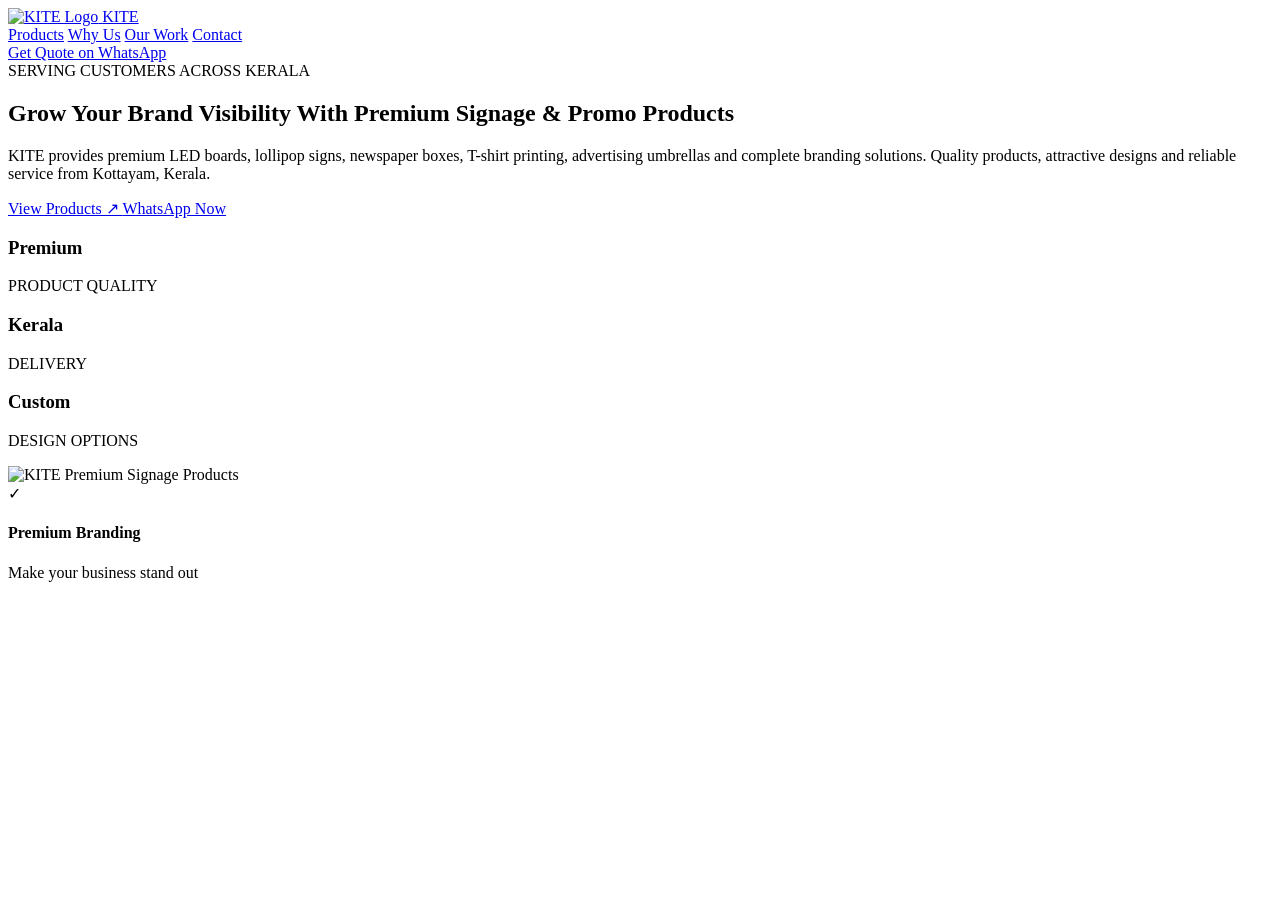
==== index.html @ 4ce0d2e9 "Create index.html" ====
<!DOCTYPE html>
<html lang="en">

<head>
    <meta charset="UTF-8">
    <meta name="viewport" content="width=device-width, initial-scale=1.0">

    <title>KITE | Premium Signage & Promo Products</title>

    <meta name="description" content="KITE - Premium signage and promotional products in Kottayam, Kerala.">

    <!-- Google Fonts -->
    <link rel="preconnect" href="https://fonts.googleapis.com">
    <link rel="preconnect" href="https://fonts.gstatic.com" crossorigin>

    <link href="https://fonts.googleapis.com/css2?family=Inter:wght@400;500;600;700;800;900&display=swap" rel="stylesheet">

    <!-- CSS File -->
    <link rel="stylesheet" href="style.css">

</head>

<body>

<!-- ================= HEADER START ================= -->

<header class="header">

    <div class="container navbar">

        <a href="#" class="logo">
            <img src="images/logo.png" alt="KITE Logo">
            <span>KITE</span>
        </a>

        <nav class="navigation">

            <a href="#products">Products</a>
            <a href="#why-us">Why Us</a>
            <a href="#work">Our Work</a>
            <a href="#contact">Contact</a>

        </nav>

        <a href="https://wa.me/919847170154" class="nav-button">
            Get Quote on WhatsApp
        </a>

    </div>

</header>

<!-- ================= HEADER END ================= -->


<!-- ================= HERO SECTION START ================= -->

<main>

<section class="hero">

    <div class="container hero-grid">

        <div class="hero-content">

            <div class="hero-label">
                <span class="green-dot"></span>
                SERVING CUSTOMERS ACROSS KERALA
            </div>

            <h1>
                Grow Your
                <span>Brand Visibility</span>
                With Premium Signage & Promo Products
            </h1>

            <p>
                KITE provides premium LED boards,
                lollipop signs, newspaper boxes,
                T-shirt printing, advertising umbrellas
                and complete branding solutions.

                Quality products, attractive designs
                and reliable service from Kottayam, Kerala.
            </p>

            <div class="hero-buttons">

                <a href="#products" class="primary-button">
                    View Products ↗
                </a>

                <a href="https://wa.me/919847170154" class="yellow-button">
                    WhatsApp Now
                </a>

            </div>

            <div class="hero-stats">

                <div class="stat">
                    <h3>Premium</h3>
                    <p>PRODUCT QUALITY</p>
                </div>

                <div class="stat">
                    <h3>Kerala</h3>
                    <p>DELIVERY</p>
                </div>

                <div class="stat">
                    <h3>Custom</h3>
                    <p>DESIGN OPTIONS</p>
                </div>

            </div>

        </div>


        <div class="hero-visual">

            <img
                src="images/hero.jpg"
                alt="KITE Premium Signage Products"
                class="hero-image"
            >

            <div class="floating-card">

                <div class="floating-icon">✓</div>

                <div>
                    <h4>Premium Branding</h4>
                    <p>Make your business stand out</p>
                </div>

            </div>

        </div>

    </div>

</section>

</main>

<!-- ================= HERO SECTION END ================= -->


<!-- CSS AND JAVASCRIPT CONNECTIONS -->

<script src="script.js"></script>

</body>
</html>
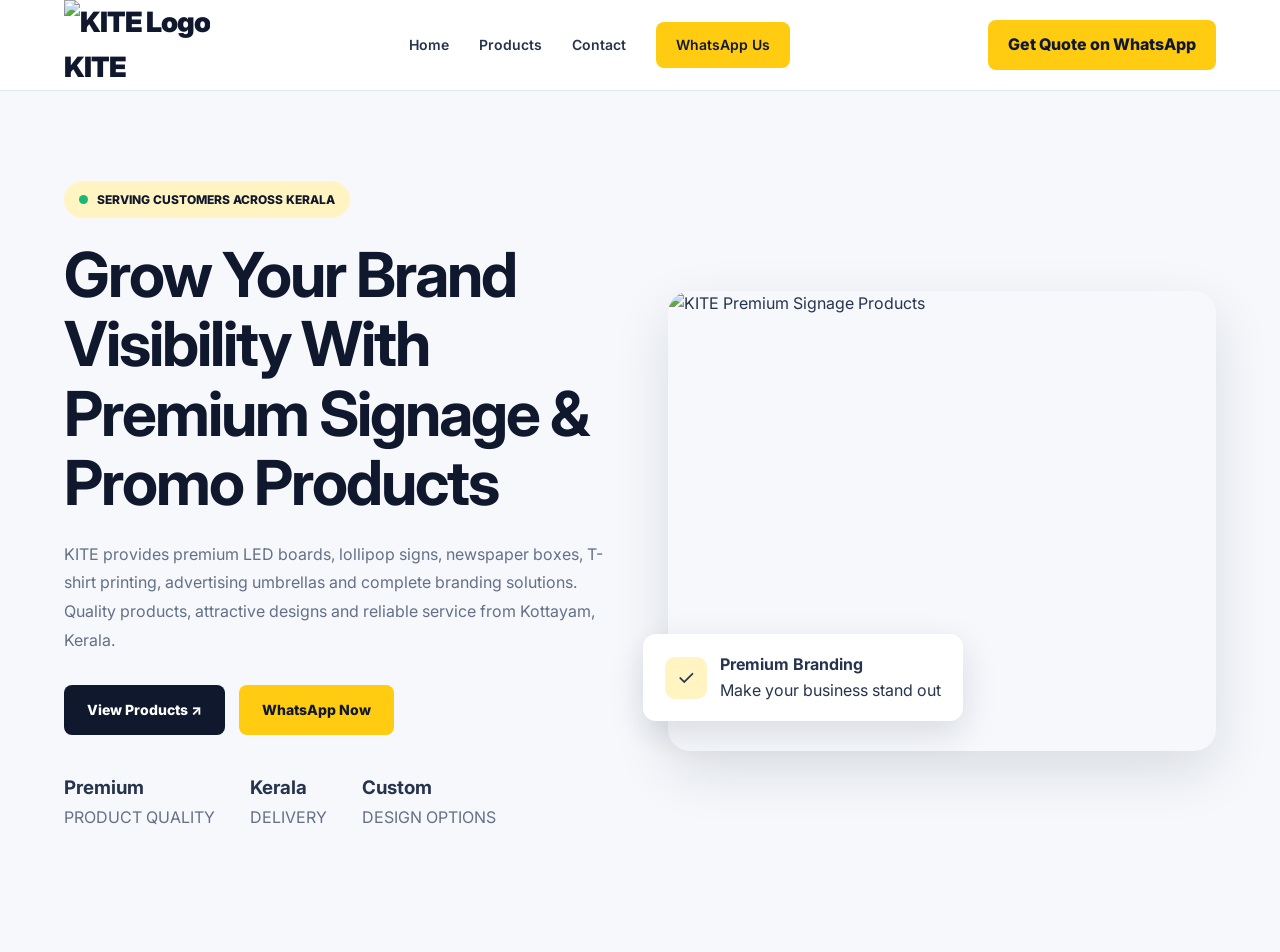
==== commit ac5f9a53: "Update index.html" ====
--- a/index.html
+++ b/index.html
@@ -34,14 +34,22 @@
             <span>KITE</span>
         </a>
 
-        <nav class="navigation">
+        
+<nav class="navigation">
+    <a href="index.html">Home</a>
 
-            <a href="#products">Products</a>
-            <a href="#why-us">Why Us</a>
-            <a href="#work">Our Work</a>
-            <a href="#contact">Contact</a>
+    <a href="products.html">Products</a>
 
-        </nav>
+    <a href="#contact">Contact</a>
+
+    <a href="https://wa.me/919847170154"
+       class="nav-button"
+       target="_blank"
+       rel="noopener noreferrer">
+        WhatsApp Us
+    </a>
+</nav>
+
 
         <a href="https://wa.me/919847170154" class="nav-button">
             Get Quote on WhatsApp
@@ -155,3 +163,6 @@
 
 </body>
 </html>
+
+
+
--- a/style.css
+++ b/style.css
@@ -0,0 +1,372 @@
+
+@import url('https://fonts.googleapis.com/css2?family=Inter:wght@400;500;600;700;800;900&display=swap');
+
+:root {
+    --navy: #10182d;
+    --yellow: #ffcc12;
+    --blue: #315bff;
+    --white: #ffffff;
+    --light: #f6f8fc;
+    --text: #26344d;
+    --border: #e0e7f1;
+}
+
+* {
+    margin: 0;
+    padding: 0;
+    box-sizing: border-box;
+}
+
+html {
+    scroll-behavior: smooth;
+}
+
+body {
+    font-family: 'Inter', sans-serif;
+    color: var(--text);
+    background: var(--white);
+    line-height: 1.6;
+}
+
+a {
+    text-decoration: none;
+    color: inherit;
+}
+
+img {
+    max-width: 100%;
+    display: block;
+}
+
+/* HEADER */
+
+.header {
+    width: 100%;
+    background: var(--white);
+    border-bottom: 1px solid var(--border);
+    position: sticky;
+    top: 0;
+    z-index: 100;
+}
+
+.container {
+    width: 90%;
+    max-width: 1200px;
+    margin: auto;
+}
+
+.navbar {
+    min-height: 82px;
+    display: flex;
+    align-items: center;
+    justify-content: space-between;
+    gap: 20px;
+}
+
+.logo {
+    font-size: 28px;
+    font-weight: 900;
+    color: var(--navy);
+    letter-spacing: -1px;
+}
+
+.navigation {
+    display: flex;
+    align-items: center;
+    gap: 30px;
+}
+
+.navigation a {
+    font-size: 14px;
+    font-weight: 600;
+    transition: color 0.3s ease;
+}
+
+.navigation a:hover {
+    color: var(--blue);
+}
+
+.nav-button {
+    background: var(--yellow);
+    color: var(--navy);
+    padding: 12px 20px;
+    border-radius: 8px;
+    font-weight: 800;
+}
+
+/* HERO SECTION */
+
+.hero {
+    background: var(--light);
+    padding: 90px 0;
+    overflow: hidden;
+}
+
+.hero-grid {
+    display: grid;
+    grid-template-columns: 1fr 1fr;
+    align-items: center;
+    gap: 55px;
+}
+
+.hero-content {
+    max-width: 570px;
+}
+
+.hero-label {
+    display: inline-flex;
+    align-items: center;
+    gap: 9px;
+    background: #fff4c2;
+    color: var(--navy);
+    padding: 9px 15px;
+    border-radius: 30px;
+    font-size: 12px;
+    font-weight: 800;
+    margin-bottom: 22px;
+}
+
+.green-dot {
+    width: 9px;
+    height: 9px;
+    background: #19b879;
+    border-radius: 50%;
+}
+
+.hero h1 {
+    font-size: clamp(38px, 5vw, 62px);
+    line-height: 1.12;
+    letter-spacing: -2px;
+    color: var(--navy);
+    margin-bottom: 22px;
+}
+
+.hero-content p {
+    font-size: 16px;
+    color: #647087;
+    line-height: 1.8;
+    margin-bottom: 30px;
+}
+
+.hero-buttons {
+    display: flex;
+    flex-wrap: wrap;
+    gap: 14px;
+    margin-bottom: 38px;
+}
+
+.primary-button,
+.yellow-button {
+    display: inline-flex;
+    justify-content: center;
+    align-items: center;
+    padding: 14px 23px;
+    border-radius: 8px;
+    font-size: 14px;
+    font-weight: 800;
+    transition: all 0.3s ease;
+}
+
+.primary-button {
+    background: var(--navy);
+    color: var(--white);
+}
+
+.primary-button:hover {
+    background: var(--blue);
+    transform: translateY(-3px);
+}
+
+.yellow-button {
+    background: var(--yellow);
+    color: var(--navy);
+}
+
+.yellow-button:hover {
+    background: #f2b900;
+    transform: translateY(-3px);
+}
+
+/* HERO STATS */
+
+.hero-stats {
+    display: flex;
+    flex-wrap: wrap;
+    gap: 35px;
+}
+
+.stat strong {
+    display: block;
+    font-size: 23px;
+    color: var(--navy);
+    font-weight: 900;
+}
+
+.stat span {
+    font-size: 12px;
+    color: #778196;
+}
+
+/* HERO IMAGE */
+
+.hero-visual {
+    position: relative;
+}
+
+.hero-image {
+    width: 100%;
+    height: 460px;
+    object-fit: cover;
+    border-radius: 22px;
+    box-shadow: 0 20px 55px rgba(16, 24, 45, 0.12);
+}
+
+.floating-card {
+    position: absolute;
+    left: -25px;
+    bottom: 30px;
+    background: var(--white);
+    padding: 18px 22px;
+    border-radius: 13px;
+    display: flex;
+    align-items: center;
+    gap: 13px;
+    box-shadow: 0 12px 35px rgba(16, 24, 45, 0.13);
+}
+
+.floating-icon {
+    width: 42px;
+    height: 42px;
+    background: #fff4c2;
+    border-radius: 10px;
+    display: flex;
+    align-items: center;
+    justify-content: center;
+    font-size: 21px;
+}
+
+.floating-card strong {
+    display: block;
+    font-size: 13px;
+    color: var(--navy);
+}
+
+.floating-card span {
+    font-size: 11px;
+    color: #778196;
+}
+
+/* FOOTER */
+
+.footer {
+    background: var(--navy);
+    color: var(--white);
+    padding: 35px 0;
+    text-align: center;
+}
+
+.footer p {
+    font-size: 13px;
+    color: #c5ccda;
+}
+
+/* ANIMATIONS */
+
+.hero-content,
+.hero-visual {
+    animation: fadeUp 0.8s ease both;
+}
+
+.hero-visual {
+    animation-delay: 0.15s;
+}
+
+@keyframes fadeUp {
+    from {
+        opacity: 0;
+        transform: translateY(25px);
+    }
+    to {
+        opacity: 1;
+        transform: translateY(0);
+    }
+}
+
+/* TABLET AND MOBILE */
+
+@media (max-width: 850px) {
+    .hero-grid {
+        grid-template-columns: 1fr;
+        gap: 45px;
+    }
+
+    .hero {
+        padding: 65px 0;
+    }
+
+    .hero-visual {
+        max-width: 650px;
+    }
+
+    .navigation {
+        gap: 15px;
+    }
+}
+
+@media (max-width: 600px) {
+    .container {
+        width: 92%;
+    }
+
+    .navbar {
+        min-height: 70px;
+        flex-wrap: wrap;
+        padding: 15px 0;
+    }
+
+    .logo {
+        font-size: 24px;
+    }
+
+    .navigation {
+        width: 100%;
+        justify-content: space-between;
+        gap: 10px;
+        flex-wrap: wrap;
+    }
+
+    .navigation a {
+        font-size: 12px;
+    }
+
+    .nav-button {
+        padding: 9px 13px;
+    }
+
+    .hero {
+        padding: 50px 0;
+    }
+
+    .hero h1 {
+        font-size: 39px;
+        letter-spacing: -1.5px;
+    }
+
+    .hero-content p {
+        font-size: 14px;
+    }
+
+    .hero-image {
+        height: 300px;
+    }
+
+    .floating-card {
+        left: 10px;
+        bottom: 15px;
+        padding: 13px;
+    }
+
+    .hero-stats {
+        gap: 22px;
+    }
+}
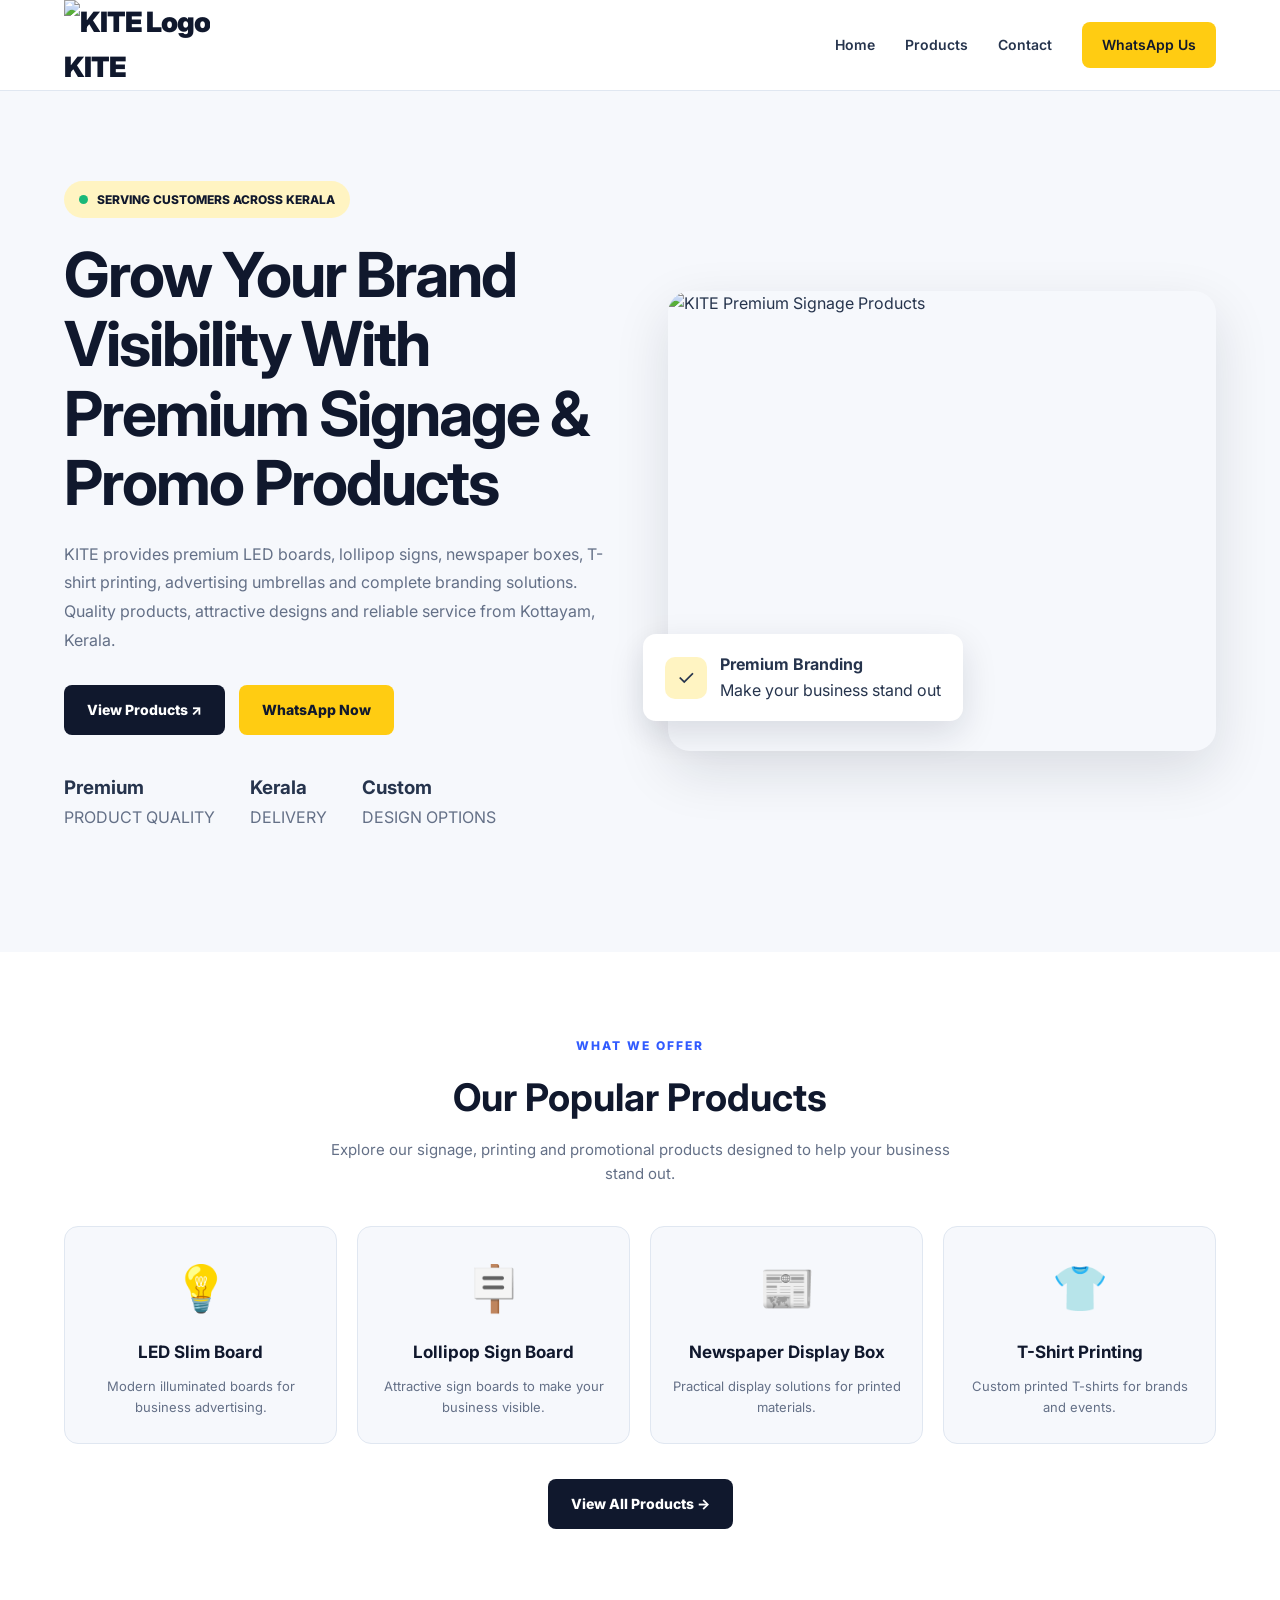
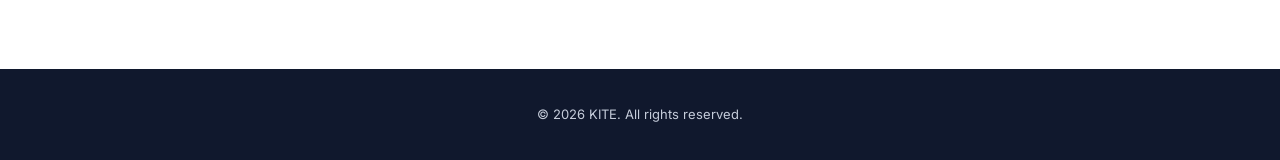
==== commit 20ba6d91: "Update index.html" ====
--- a/index.html
+++ b/index.html
@@ -10,159 +10,357 @@
 
     <meta name="description" content="KITE - Premium signage and promotional products in Kottayam, Kerala.">
 
-    <!-- Google Fonts -->
     <link rel="preconnect" href="https://fonts.googleapis.com">
     <link rel="preconnect" href="https://fonts.gstatic.com" crossorigin>
 
     <link href="https://fonts.googleapis.com/css2?family=Inter:wght@400;500;600;700;800;900&display=swap" rel="stylesheet">
 
-    <!-- CSS File -->
     <link rel="stylesheet" href="style.css">
 
+    <style>
+        /* HOMEPAGE PRODUCTS SECTION */
+
+        .home-products {
+            padding: 80px 0;
+            background: #ffffff;
+        }
+
+        .home-products-heading {
+            text-align: center;
+            max-width: 650px;
+            margin: 0 auto 40px;
+        }
+
+        .home-products-heading span {
+            color: #315bff;
+            font-size: 12px;
+            font-weight: 800;
+            letter-spacing: 2px;
+        }
+
+        .home-products-heading h2 {
+            color: #10182d;
+            font-size: 38px;
+            margin: 10px 0;
+        }
+
+        .home-products-heading p {
+            color: #647087;
+            font-size: 15px;
+        }
+
+        .home-product-grid {
+            display: grid;
+            grid-template-columns: repeat(4, 1fr);
+            gap: 20px;
+        }
+
+        .home-product-card {
+            background: #f6f8fc;
+            border: 1px solid #e0e7f1;
+            border-radius: 14px;
+            padding: 25px 18px;
+            text-align: center;
+            transition: 0.3s ease;
+        }
+
+        .home-product-card:hover {
+            transform: translateY(-6px);
+            box-shadow: 0 12px 30px rgba(16, 24, 45, 0.10);
+        }
+
+        .home-product-icon {
+            font-size: 45px;
+            margin-bottom: 15px;
+        }
+
+        .home-product-card h3 {
+            color: #10182d;
+            font-size: 17px;
+            margin-bottom: 10px;
+        }
+
+        .home-product-card p {
+            color: #647087;
+            font-size: 13px;
+        }
+
+        .home-products-button {
+            text-align: center;
+            margin-top: 35px;
+        }
+
+        @media (max-width: 850px) {
+            .home-product-grid {
+                grid-template-columns: repeat(2, 1fr);
+            }
+        }
+
+        @media (max-width: 500px) {
+            .home-products {
+                padding: 55px 0;
+            }
+
+            .home-products-heading h2 {
+                font-size: 29px;
+            }
+
+            .home-product-grid {
+                grid-template-columns: 1fr;
+            }
+        }
+    </style>
+
 </head>
 
 <body>
 
-<!-- ================= HEADER START ================= -->
-
-<header class="header">
-
-    <div class="container navbar">
-
-        <a href="#" class="logo">
-            <img src="images/logo.png" alt="KITE Logo">
-            <span>KITE</span>
-        </a>
-
-        
-<nav class="navigation">
-    <a href="index.html">Home</a>
-
-    <a href="products.html">Products</a>
-
-    <a href="#contact">Contact</a>
-
-    <a href="https://wa.me/919847170154"
-       class="nav-button"
-       target="_blank"
-       rel="noopener noreferrer">
-        WhatsApp Us
-    </a>
-</nav>
-
-
-        <a href="https://wa.me/919847170154" class="nav-button">
-            Get Quote on WhatsApp
-        </a>
-
-    </div>
-
-</header>
-
-<!-- ================= HEADER END ================= -->
-
-
-<!-- ================= HERO SECTION START ================= -->
-
-<main>
-
-<section class="hero">
-
-    <div class="container hero-grid">
-
-        <div class="hero-content">
-
-            <div class="hero-label">
-                <span class="green-dot"></span>
-                SERVING CUSTOMERS ACROSS KERALA
+    <!-- HEADER START -->
+
+    <header class="header">
+
+        <div class="container navbar">
+
+            <a href="index.html" class="logo">
+                <img src="images/logo.png" alt="KITE Logo">
+                <span>KITE</span>
+            </a>
+
+            <nav class="navigation">
+
+                <a href="index.html">Home</a>
+
+                <a href="products.html">Products</a>
+
+                <a href="#contact">Contact</a>
+
+                <a href="https://wa.me/919847170154"
+                   class="nav-button"
+                   target="_blank"
+                   rel="noopener noreferrer">
+                    WhatsApp Us
+                </a>
+
+            </nav>
+
+        </div>
+
+    </header>
+
+    <!-- HEADER END -->
+
+
+    <main>
+
+        <!-- HERO SECTION START -->
+
+        <section class="hero">
+
+            <div class="container hero-grid">
+
+                <div class="hero-content">
+
+                    <div class="hero-label">
+                        <span class="green-dot"></span>
+                        SERVING CUSTOMERS ACROSS KERALA
+                    </div>
+
+                    <h1>
+                        Grow Your
+                        <span>Brand Visibility</span>
+                        With Premium Signage & Promo Products
+                    </h1>
+
+                    <p>
+                        KITE provides premium LED boards,
+                        lollipop signs, newspaper boxes,
+                        T-shirt printing, advertising umbrellas
+                        and complete branding solutions.
+
+                        Quality products, attractive designs
+                        and reliable service from Kottayam, Kerala.
+                    </p>
+
+                    <div class="hero-buttons">
+
+                        <a href="#products" class="primary-button">
+                            View Products ↗
+                        </a>
+
+                        <a href="https://wa.me/919847170154"
+                           class="yellow-button"
+                           target="_blank"
+                           rel="noopener noreferrer">
+                            WhatsApp Now
+                        </a>
+
+                    </div>
+
+                    <div class="hero-stats">
+
+                        <div class="stat">
+                            <h3>Premium</h3>
+                            <p>PRODUCT QUALITY</p>
+                        </div>
+
+                        <div class="stat">
+                            <h3>Kerala</h3>
+                            <p>DELIVERY</p>
+                        </div>
+
+                        <div class="stat">
+                            <h3>Custom</h3>
+                            <p>DESIGN OPTIONS</p>
+                        </div>
+
+                    </div>
+
+                </div>
+
+
+                <div class="hero-visual">
+
+                    <img
+                        src="images/hero.jpg"
+                        alt="KITE Premium Signage Products"
+                        class="hero-image"
+                    >
+
+                    <div class="floating-card">
+
+                        <div class="floating-icon">✓</div>
+
+                        <div>
+                            <h4>Premium Branding</h4>
+                            <p>Make your business stand out</p>
+                        </div>
+
+                    </div>
+
+                </div>
+
             </div>
 
-            <h1>
-                Grow Your
-                <span>Brand Visibility</span>
-                With Premium Signage & Promo Products
-            </h1>
-
-            <p>
-                KITE provides premium LED boards,
-                lollipop signs, newspaper boxes,
-                T-shirt printing, advertising umbrellas
-                and complete branding solutions.
-
-                Quality products, attractive designs
-                and reliable service from Kottayam, Kerala.
-            </p>
-
-            <div class="hero-buttons">
-
-                <a href="#products" class="primary-button">
-                    View Products ↗
-                </a>
-
-                <a href="https://wa.me/919847170154" class="yellow-button">
-                    WhatsApp Now
-                </a>
+        </section>
+
+        <!-- HERO SECTION END -->
+
+
+        <!-- PART 6: PRODUCTS PREVIEW SECTION START -->
+
+        <section class="home-products" id="products">
+
+            <div class="container">
+
+                <div class="home-products-heading">
+
+                    <span>WHAT WE OFFER</span>
+
+                    <h2>Our Popular Products</h2>
+
+                    <p>
+                        Explore our signage, printing and promotional products
+                        designed to help your business stand out.
+                    </p>
+
+                </div>
+
+
+                <div class="home-product-grid">
+
+                    <div class="home-product-card">
+
+                        <div class="home-product-icon">💡</div>
+
+                        <h3>LED Slim Board</h3>
+
+                        <p>
+                            Modern illuminated boards for business advertising.
+                        </p>
+
+                    </div>
+
+
+                    <div class="home-product-card">
+
+                        <div class="home-product-icon">🪧</div>
+
+                        <h3>Lollipop Sign Board</h3>
+
+                        <p>
+                            Attractive sign boards to make your business visible.
+                        </p>
+
+                    </div>
+
+
+                    <div class="home-product-card">
+
+                        <div class="home-product-icon">📰</div>
+
+                        <h3>Newspaper Display Box</h3>
+
+                        <p>
+                            Practical display solutions for printed materials.
+                        </p>
+
+                    </div>
+
+
+                    <div class="home-product-card">
+
+                        <div class="home-product-icon">👕</div>
+
+                        <h3>T-Shirt Printing</h3>
+
+                        <p>
+                            Custom printed T-shirts for brands and events.
+                        </p>
+
+                    </div>
+
+                </div>
+
+
+                <div class="home-products-button">
+
+                    <a href="products.html" class="primary-button">
+                        View All Products →
+                    </a>
+
+                </div>
 
             </div>
 
-            <div class="hero-stats">
-
-                <div class="stat">
-                    <h3>Premium</h3>
-                    <p>PRODUCT QUALITY</p>
-                </div>
-
-                <div class="stat">
-                    <h3>Kerala</h3>
-                    <p>DELIVERY</p>
-                </div>
-
-                <div class="stat">
-                    <h3>Custom</h3>
-                    <p>DESIGN OPTIONS</p>
-                </div>
-
-            </div>
+        </section>
+
+        <!-- PRODUCTS PREVIEW SECTION END -->
+
+
+        <!-- CONTACT SECTION PLACEHOLDER -->
+
+        <section id="contact" style="padding: 30px 0;">
+        </section>
+
+    </main>
+
+
+    <!-- FOOTER -->
+
+    <footer class="footer">
+
+        <div class="container">
+
+            <p>© 2026 KITE. All rights reserved.</p>
 
         </div>
 
-
-        <div class="hero-visual">
-
-            <img
-                src="images/hero.jpg"
-                alt="KITE Premium Signage Products"
-                class="hero-image"
-            >
-
-            <div class="floating-card">
-
-                <div class="floating-icon">✓</div>
-
-                <div>
-                    <h4>Premium Branding</h4>
-                    <p>Make your business stand out</p>
-                </div>
-
-            </div>
-
-        </div>
-
-    </div>
-
-</section>
-
-</main>
-
-<!-- ================= HERO SECTION END ================= -->
-
-
-<!-- CSS AND JAVASCRIPT CONNECTIONS -->
-
-<script src="script.js"></script>
+    </footer>
+
+
+    <!-- JAVASCRIPT CONNECTION -->
+
+    <script src="script.js"></script>
 
 </body>
 </html>
-
-
-
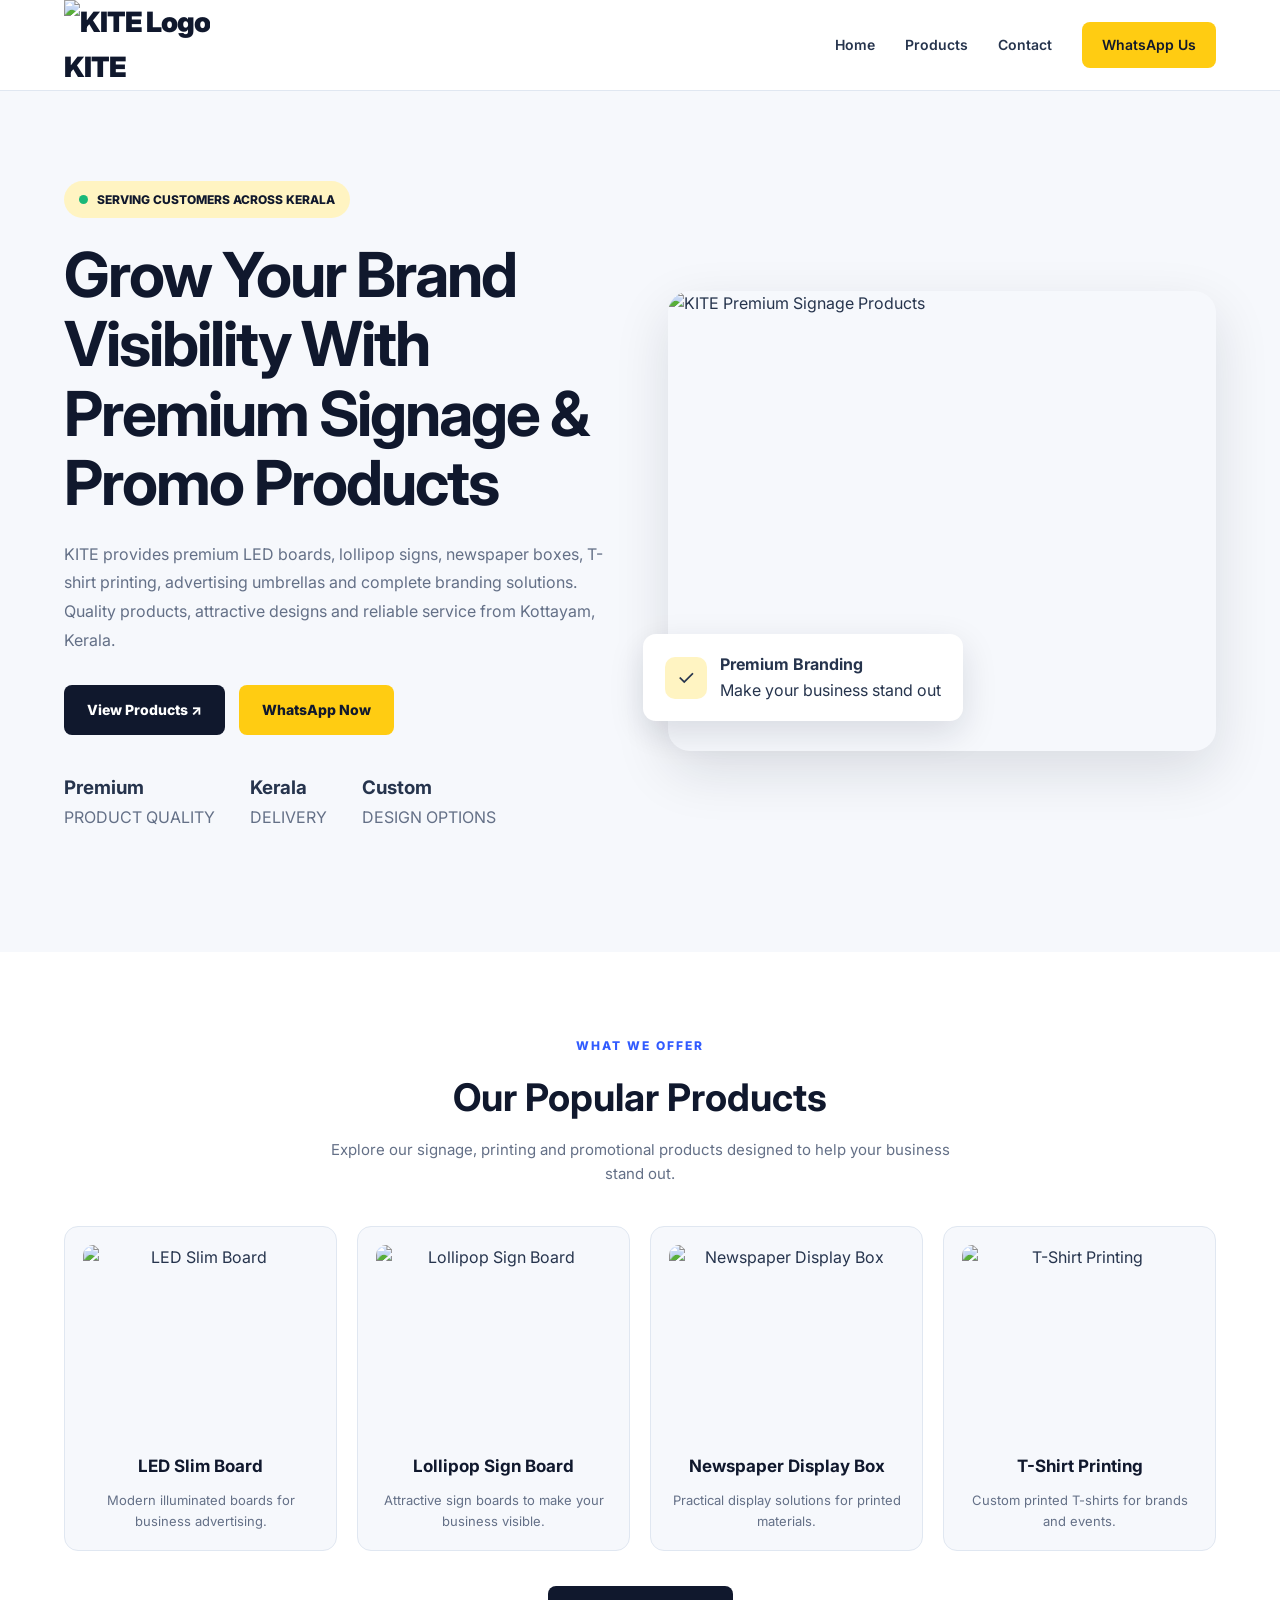
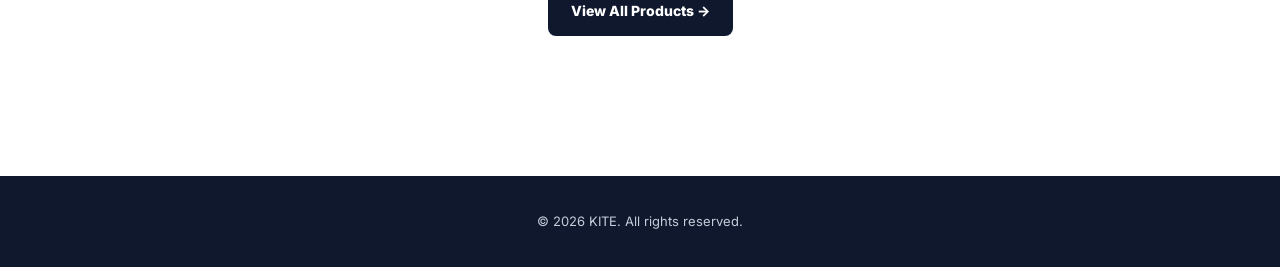
==== commit 9e8f057b: "Update index.html" ====
--- a/index.html
+++ b/index.html
@@ -59,9 +59,10 @@
             background: #f6f8fc;
             border: 1px solid #e0e7f1;
             border-radius: 14px;
-            padding: 25px 18px;
+            padding: 18px;
             text-align: center;
             transition: 0.3s ease;
+            overflow: hidden;
         }
 
         .home-product-card:hover {
@@ -69,9 +70,13 @@
             box-shadow: 0 12px 30px rgba(16, 24, 45, 0.10);
         }
 
-        .home-product-icon {
-            font-size: 45px;
-            margin-bottom: 15px;
+        .home-product-image {
+            width: 100%;
+            height: 190px;
+            object-fit: cover;
+            border-radius: 10px;
+            margin-bottom: 18px;
+            display: block;
         }
 
         .home-product-card h3 {
@@ -83,6 +88,7 @@
         .home-product-card p {
             color: #647087;
             font-size: 13px;
+            line-height: 1.6;
         }
 
         .home-products-button {
@@ -107,6 +113,10 @@
 
             .home-product-grid {
                 grid-template-columns: 1fr;
+            }
+
+            .home-product-image {
+                height: 210px;
             }
         }
     </style>
@@ -246,7 +256,7 @@
         <!-- HERO SECTION END -->
 
 
-        <!-- PART 6: PRODUCTS PREVIEW SECTION START -->
+        <!-- PRODUCTS PREVIEW SECTION START -->
 
         <section class="home-products" id="products">
 
@@ -268,9 +278,15 @@
 
                 <div class="home-product-grid">
 
+                    <!-- PRODUCT 1 -->
+
                     <div class="home-product-card">
 
-                        <div class="home-product-icon">💡</div>
+                        <img
+                            class="home-product-image"
+                            src="https://images.unsplash.com/photo-1497366754035-f200968a6e72?auto=format&fit=crop&w=700&q=80"
+                            alt="LED Slim Board"
+                        >
 
                         <h3>LED Slim Board</h3>
 
@@ -281,9 +297,15 @@
                     </div>
 
 
+                    <!-- PRODUCT 2 -->
+
                     <div class="home-product-card">
 
-                        <div class="home-product-icon">🪧</div>
+                        <img
+                            class="home-product-image"
+                            src="https://images.unsplash.com/photo-1557804506-669a67965ba0?auto=format&fit=crop&w=700&q=80"
+                            alt="Lollipop Sign Board"
+                        >
 
                         <h3>Lollipop Sign Board</h3>
 
@@ -294,9 +316,15 @@
                     </div>
 
 
+                    <!-- PRODUCT 3 -->
+
                     <div class="home-product-card">
 
-                        <div class="home-product-icon">📰</div>
+                        <img
+                            class="home-product-image"
+                            src="https://images.unsplash.com/photo-1504711434969-e33886168f5c?auto=format&fit=crop&w=700&q=80"
+                            alt="Newspaper Display Box"
+                        >
 
                         <h3>Newspaper Display Box</h3>
 
@@ -307,9 +335,15 @@
                     </div>
 
 
+                    <!-- PRODUCT 4 -->
+
                     <div class="home-product-card">
 
-                        <div class="home-product-icon">👕</div>
+                        <img
+                            class="home-product-image"
+                            src="https://images.unsplash.com/photo-1521572163474-6864f9cf17ab?auto=format&fit=crop&w=700&q=80"
+                            alt="T-Shirt Printing"
+                        >
 
                         <h3>T-Shirt Printing</h3>
 
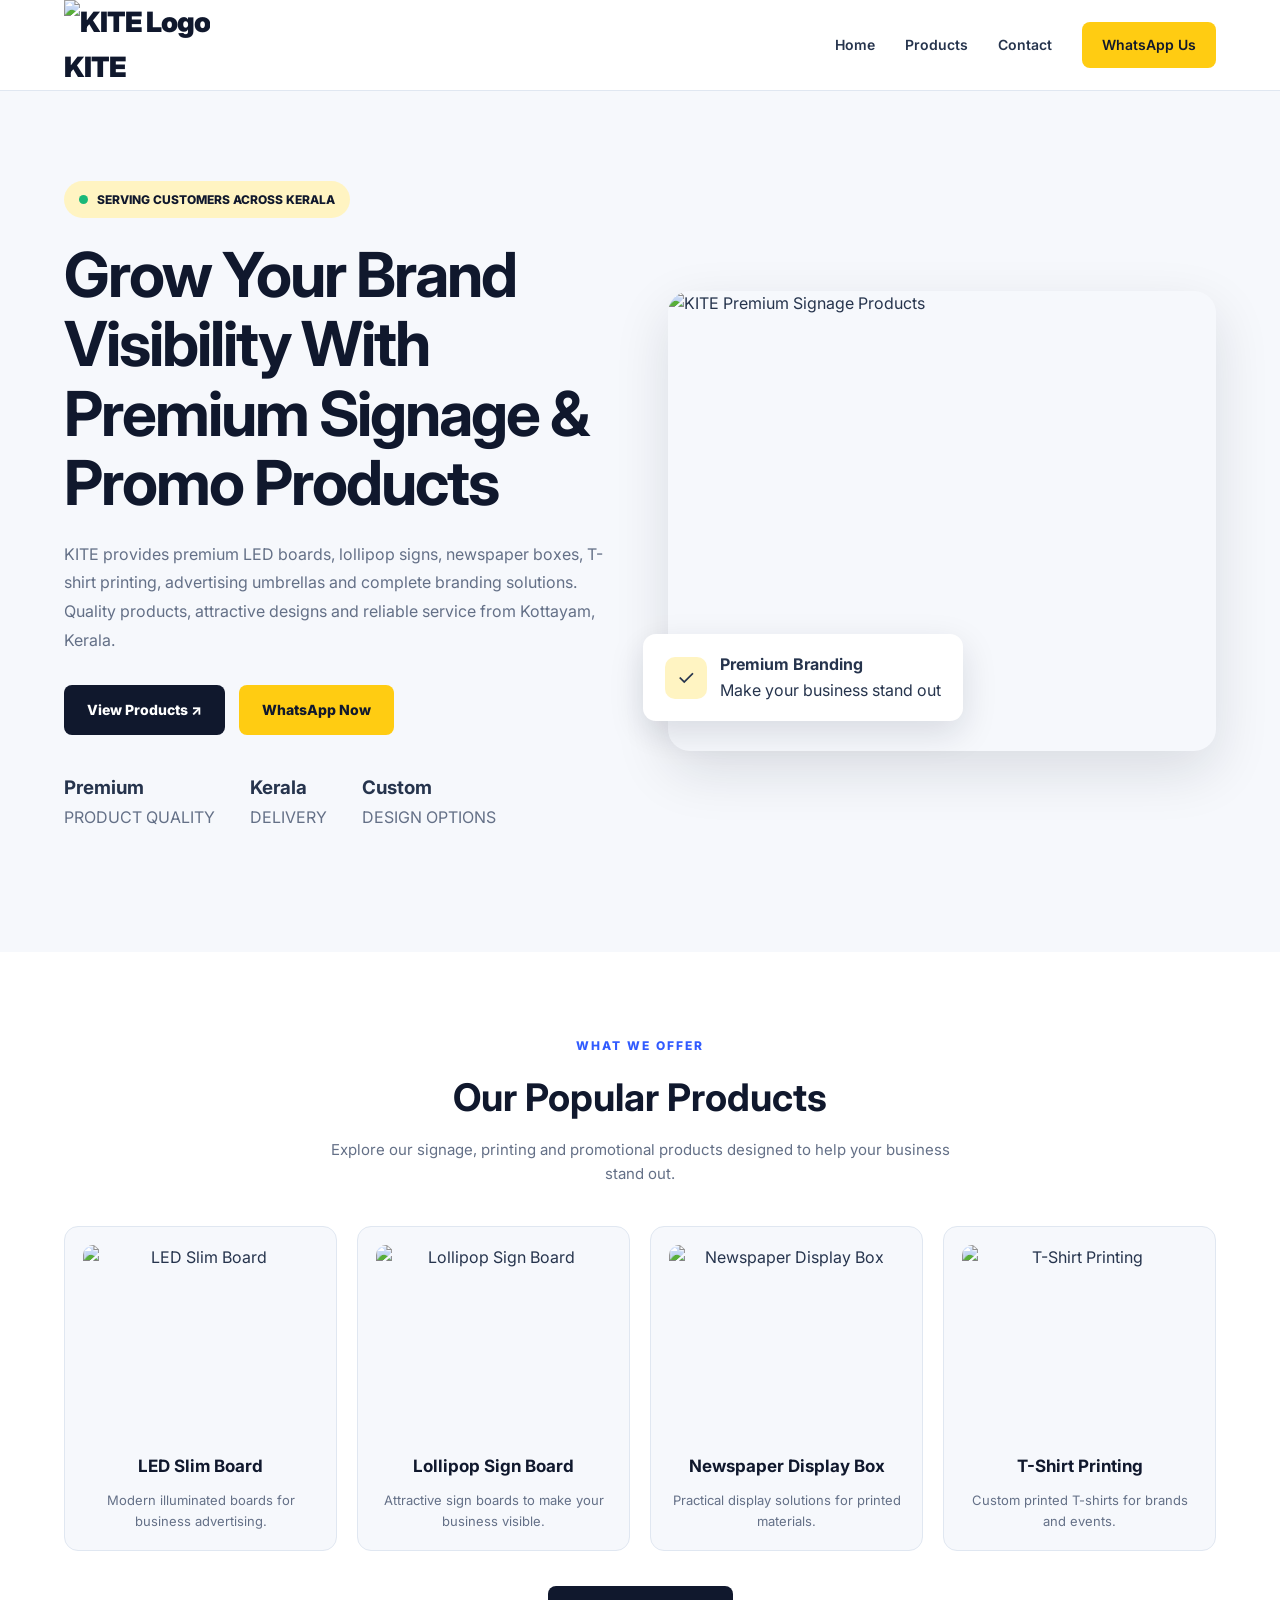
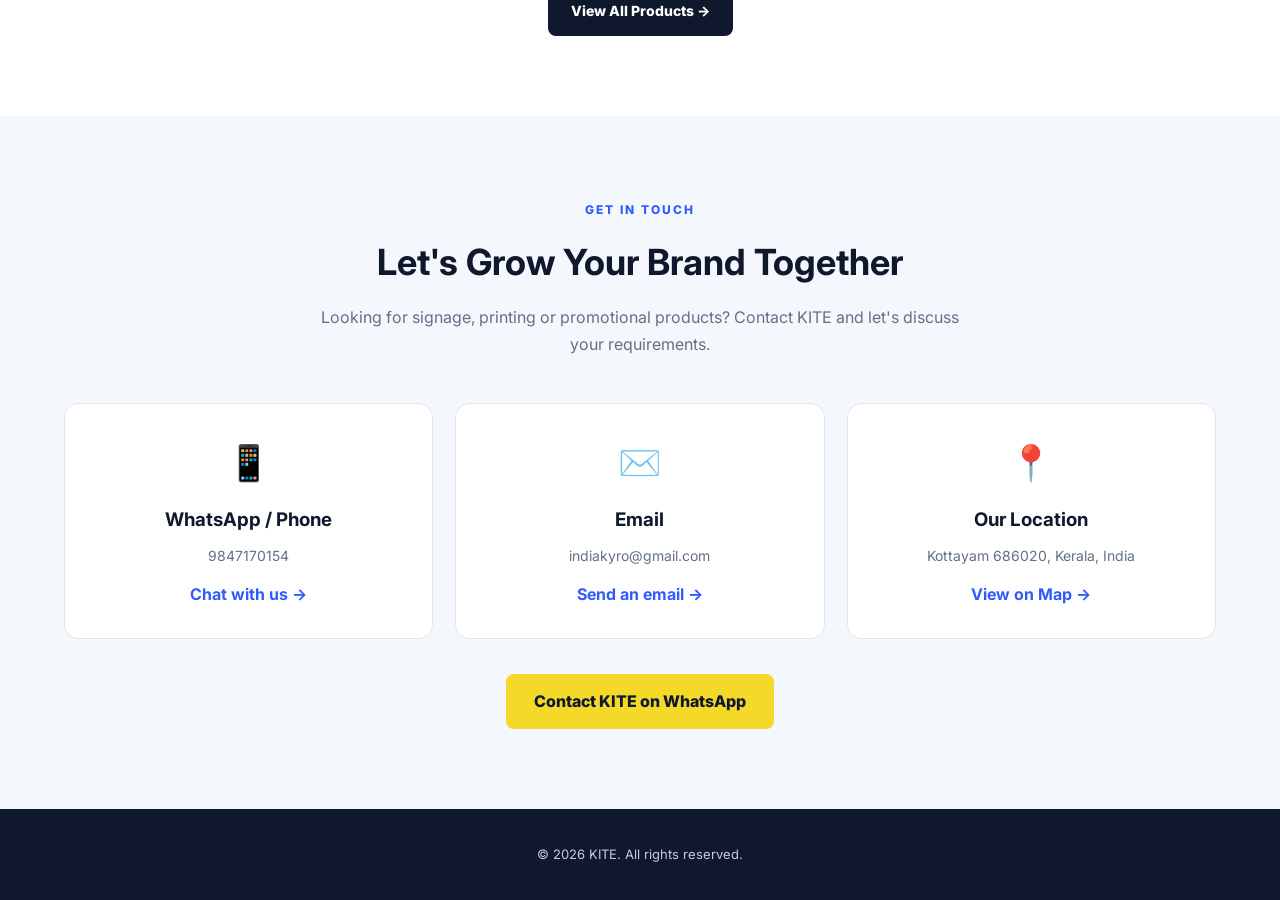
==== commit 96b468db: "Update index.html" ====
--- a/index.html
+++ b/index.html
@@ -18,6 +18,7 @@
     <link rel="stylesheet" href="style.css">
 
     <style>
+
         /* HOMEPAGE PRODUCTS SECTION */
 
         .home-products {
@@ -96,13 +97,129 @@
             margin-top: 35px;
         }
 
+
+        /* KITE CONTACT SECTION */
+
+        .kite-contact {
+            padding: 80px 0;
+            background: #f4f7fc;
+        }
+
+        .kite-contact-heading {
+            text-align: center;
+            max-width: 650px;
+            margin: 0 auto 45px;
+        }
+
+        .kite-contact-heading span {
+            color: #315bff;
+            font-size: 12px;
+            font-weight: 800;
+            letter-spacing: 2px;
+        }
+
+        .kite-contact-heading h2 {
+            color: #10182d;
+            font-size: 36px;
+            margin: 12px 0;
+        }
+
+        .kite-contact-heading p {
+            color: #647087;
+            line-height: 1.7;
+        }
+
+        .kite-contact-grid {
+            display: grid;
+            grid-template-columns: repeat(3, 1fr);
+            gap: 22px;
+        }
+
+        .kite-contact-card {
+            background: #ffffff;
+            padding: 30px 20px;
+            border-radius: 14px;
+            text-align: center;
+            border: 1px solid #e0e7f1;
+            transition: 0.3s ease;
+        }
+
+        .kite-contact-card:hover {
+            transform: translateY(-5px);
+            box-shadow: 0 12px 28px rgba(16, 24, 45, 0.09);
+        }
+
+        .kite-contact-icon {
+            font-size: 35px;
+            margin-bottom: 15px;
+        }
+
+        .kite-contact-card h3 {
+            color: #10182d;
+            margin-bottom: 10px;
+        }
+
+        .kite-contact-card p {
+            color: #647087;
+            font-size: 14px;
+            margin-bottom: 15px;
+        }
+
+        .kite-contact-card a {
+            color: #315bff;
+            font-weight: 700;
+            text-decoration: none;
+        }
+
+        .kite-contact-button {
+            text-align: center;
+            margin-top: 35px;
+        }
+
+        .kite-contact-button a {
+            display: inline-block;
+            background: #f5d928;
+            color: #10182d;
+            padding: 15px 28px;
+            border-radius: 8px;
+            font-weight: 800;
+            text-decoration: none;
+            transition: 0.3s ease;
+        }
+
+        .kite-contact-button a:hover {
+            transform: translateY(-3px);
+        }
+
+
+        /* RESPONSIVE DESIGN */
+
         @media (max-width: 850px) {
+
             .home-product-grid {
                 grid-template-columns: repeat(2, 1fr);
             }
+
+        }
+
+        @media (max-width: 700px) {
+
+            .kite-contact {
+                padding: 55px 0;
+            }
+
+            .kite-contact-heading h2 {
+                font-size: 28px;
+            }
+
+            .kite-contact-grid {
+                grid-template-columns: 1fr;
+            }
+
         }
 
         @media (max-width: 500px) {
+
             .home-products {
                 padding: 55px 0;
             }
@@ -118,10 +235,13 @@
             .home-product-image {
                 height: 210px;
             }
-        }
+
+        }
+
     </style>
 
 </head>
+
 
 <body>
 
@@ -371,15 +491,105 @@
         <!-- PRODUCTS PREVIEW SECTION END -->
 
 
-        <!-- CONTACT SECTION PLACEHOLDER -->
-
-        <section id="contact" style="padding: 30px 0;">
+        <!-- CONTACT SECTION START -->
+
+        <section class="kite-contact" id="contact">
+
+            <div class="container">
+
+                <div class="kite-contact-heading">
+
+                    <span>GET IN TOUCH</span>
+
+                    <h2>Let's Grow Your Brand Together</h2>
+
+                    <p>
+                        Looking for signage, printing or promotional products?
+                        Contact KITE and let's discuss your requirements.
+                    </p>
+
+                </div>
+
+
+                <div class="kite-contact-grid">
+
+                    <!-- WHATSAPP CONTACT -->
+
+                    <div class="kite-contact-card">
+
+                        <div class="kite-contact-icon">📱</div>
+
+                        <h3>WhatsApp / Phone</h3>
+
+                        <p>9847170154</p>
+
+                        <a href="https://wa.me/919847170154"
+                           target="_blank"
+                           rel="noopener noreferrer">
+                            Chat with us →
+                        </a>
+
+                    </div>
+
+
+                    <!-- EMAIL CONTACT -->
+
+                    <div class="kite-contact-card">
+
+                        <div class="kite-contact-icon">✉️</div>
+
+                        <h3>Email</h3>
+
+                        <p>indiakyro@gmail.com</p>
+
+                        <a href="mailto:indiakyro@gmail.com">
+                            Send an email →
+                        </a>
+
+                    </div>
+
+
+                    <!-- ADDRESS -->
+
+                    <div class="kite-contact-card">
+
+                        <div class="kite-contact-icon">📍</div>
+
+                        <h3>Our Location</h3>
+
+                        <p>Kottayam 686020, Kerala, India</p>
+
+                        <a href="https://www.google.com/maps/search/?api=1&query=Kottayam+686020+Kerala+India"
+                           target="_blank"
+                           rel="noopener noreferrer">
+                            View on Map →
+                        </a>
+
+                    </div>
+
+                </div>
+
+
+                <div class="kite-contact-button">
+
+                    <a href="https://wa.me/919847170154"
+                       target="_blank"
+                       rel="noopener noreferrer">
+                        Contact KITE on WhatsApp
+                    </a>
+
+                </div>
+
+            </div>
+
         </section>
 
+        <!-- CONTACT SECTION END -->
+
     </main>
 
 
-    <!-- FOOTER -->
+    <!-- FOOTER START -->
 
     <footer class="footer">
 
@@ -391,10 +601,14 @@
 
     </footer>
 
+    <!-- FOOTER END -->
+
 
     <!-- JAVASCRIPT CONNECTION -->
 
     <script src="script.js"></script>
 
 </body>
+
 </html>
+
